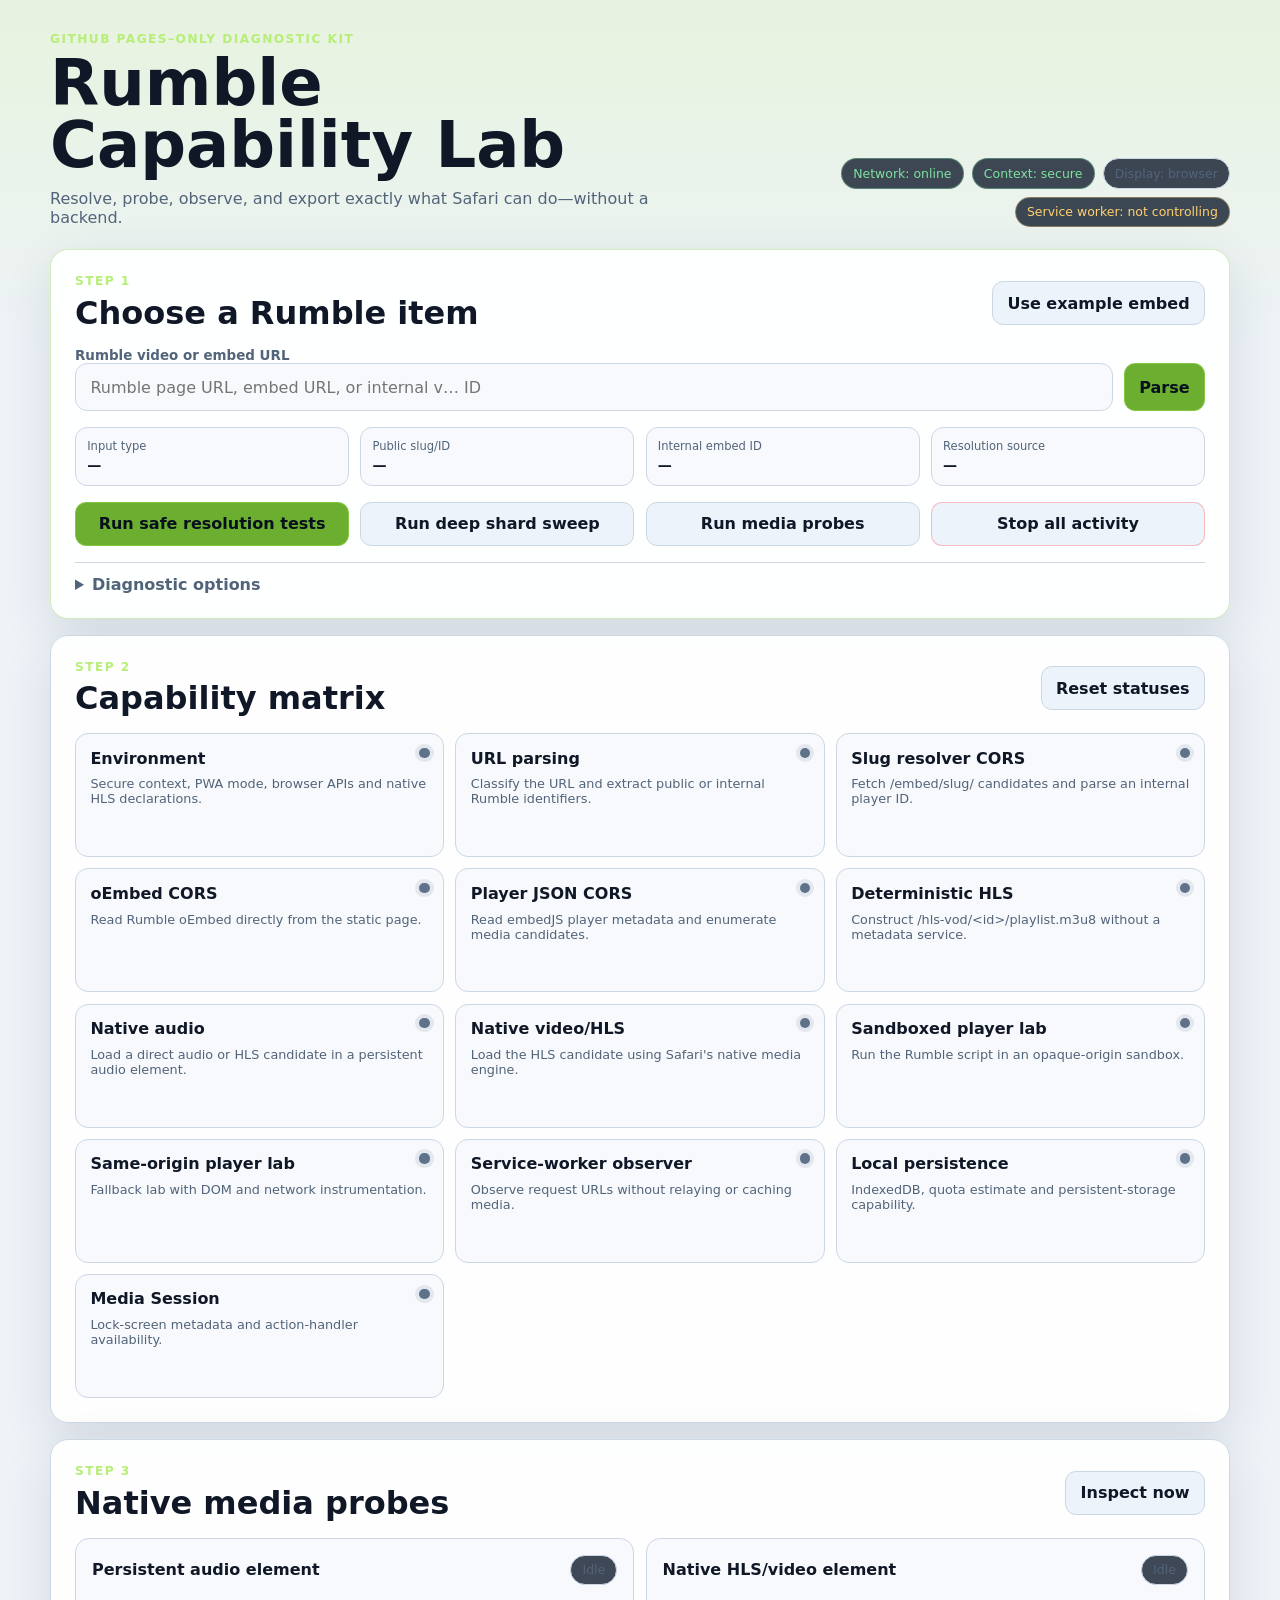
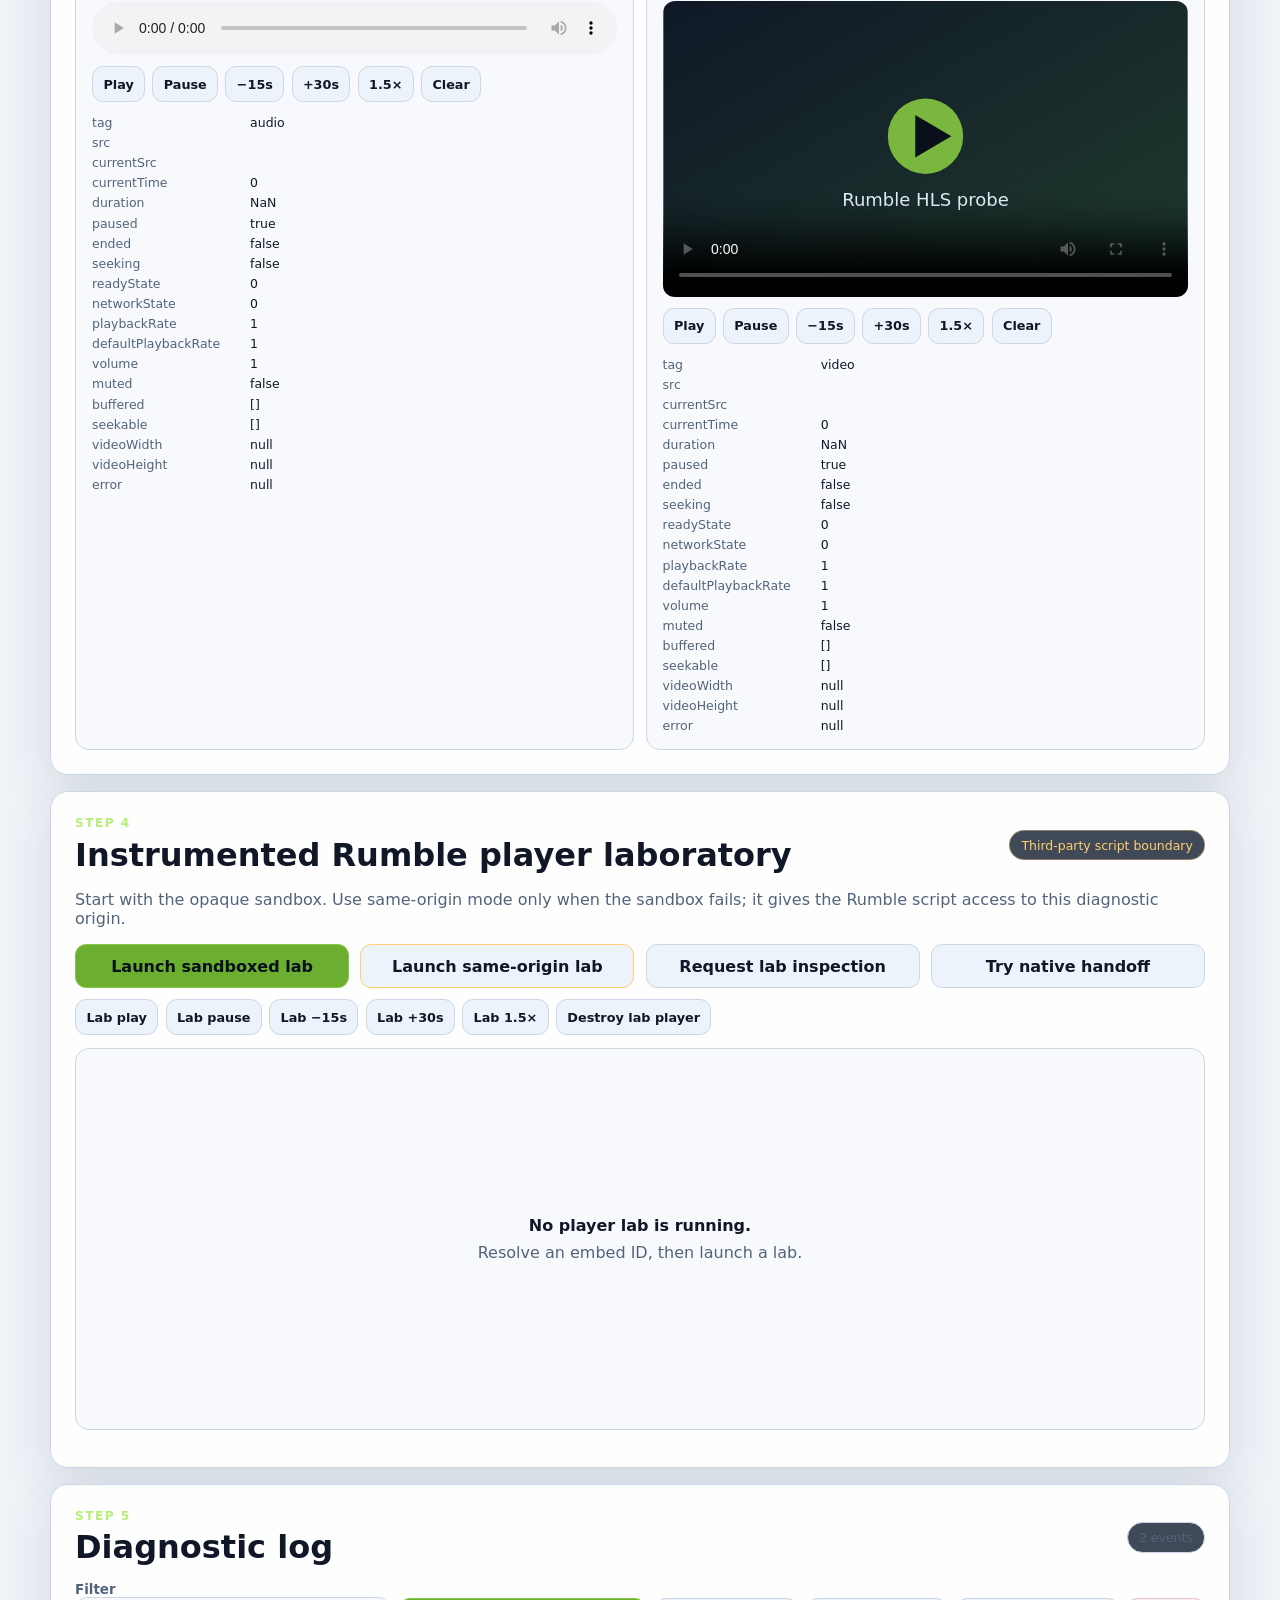
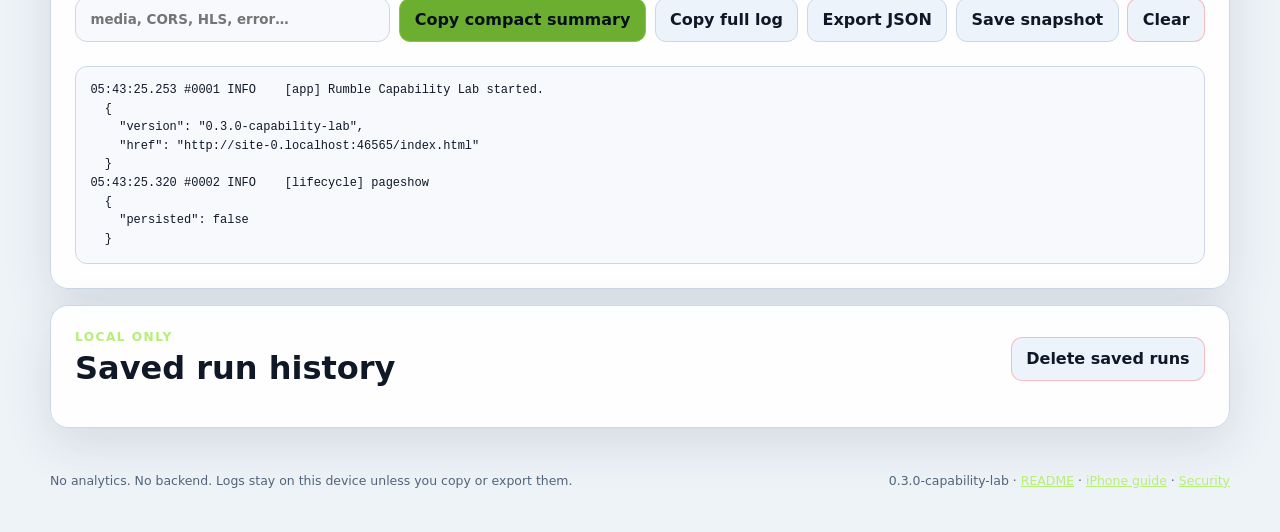
==== index.html @ 2ece9e24 "v1" ====
<!doctype html>
<html lang="en">
<head>
  <meta charset="utf-8">
  <meta name="viewport" content="width=device-width,initial-scale=1,viewport-fit=cover">
  <meta name="theme-color" content="#101827">
  <meta name="color-scheme" content="dark light">
  <meta name="description" content="Static GitHub Pages capability laboratory for testing Rumble playback on iPhone and modern browsers.">
  <link rel="manifest" href="./manifest.webmanifest">
  <link rel="icon" href="./favicon.svg" type="image/svg+xml">
  <link rel="apple-touch-icon" href="./apple-touch-icon.png">
  <link rel="stylesheet" href="./styles.css">
  <title>Rumble Capability Lab</title>
</head>
<body>
  <a class="skip-link" href="#main">Skip to diagnostics</a>

  <header class="site-header">
    <div>
      <p class="eyebrow">GitHub Pages–only diagnostic kit</p>
      <h1>Rumble Capability Lab</h1>
      <p class="subtitle">Resolve, probe, observe, and export exactly what Safari can do—without a backend.</p>
    </div>
    <div class="header-badges" aria-label="Runtime status">
      <span class="badge" id="badge-online">Network: checking</span>
      <span class="badge" id="badge-context">Context: checking</span>
      <span class="badge" id="badge-display">Display: checking</span>
      <span class="badge" id="badge-sw">Service worker: checking</span>
    </div>
  </header>

  <main id="main" class="layout">
    <section class="panel hero-panel" aria-labelledby="source-title">
      <div class="panel-heading">
        <div>
          <p class="section-kicker">Step 1</p>
          <h2 id="source-title">Choose a Rumble item</h2>
        </div>
        <button class="button button-ghost" id="fill-example" type="button">Use example embed</button>
      </div>

      <label class="field-label" for="rumble-url">Rumble video or embed URL</label>
      <div class="url-row">
        <input id="rumble-url" type="text" inputmode="url" autocomplete="off" autocapitalize="off" spellcheck="false"
          placeholder="Rumble page URL, embed URL, or internal v… ID">
        <button class="button button-primary" id="parse-button" type="button">Parse</button>
      </div>

      <div class="identity-grid" aria-live="polite">
        <div><span>Input type</span><strong id="identity-type">—</strong></div>
        <div><span>Public slug/ID</span><strong id="identity-public">—</strong></div>
        <div><span>Internal embed ID</span><strong id="identity-embed">—</strong></div>
        <div><span>Resolution source</span><strong id="identity-source">—</strong></div>
      </div>

      <div class="action-grid">
        <button class="button button-primary" id="run-safe" type="button">Run safe resolution tests</button>
        <button class="button" id="run-deep" type="button">Run deep shard sweep</button>
        <button class="button" id="run-media" type="button">Run media probes</button>
        <button class="button button-danger" id="stop-all" type="button">Stop all activity</button>
      </div>

      <details class="options">
        <summary>Diagnostic options</summary>
        <div class="option-grid">
          <label><input id="opt-full-urls" type="checkbox"> Include full query strings in copied/exported logs</label>
          <label><input id="opt-sw-observe" type="checkbox" checked> Observe network URLs through the service worker</label>
          <label><input id="opt-auto-play" type="checkbox"> Attempt audible autoplay during media probes</label>
          <label><input id="opt-save-runs" type="checkbox" checked> Save completed runs locally</label>
          <label><input id="opt-verbose" type="checkbox" checked> Include verbose instrumentation events</label>
        </div>
      </details>
    </section>

    <section class="panel" aria-labelledby="test-title">
      <div class="panel-heading">
        <div>
          <p class="section-kicker">Step 2</p>
          <h2 id="test-title">Capability matrix</h2>
        </div>
        <button class="button button-ghost" id="reset-tests" type="button">Reset statuses</button>
      </div>
      <div id="test-grid" class="test-grid" aria-live="polite"></div>
    </section>

    <section class="panel" aria-labelledby="media-title">
      <div class="panel-heading">
        <div>
          <p class="section-kicker">Step 3</p>
          <h2 id="media-title">Native media probes</h2>
        </div>
        <button class="button button-ghost" id="inspect-media" type="button">Inspect now</button>
      </div>

      <div class="media-grid">
        <article class="media-card">
          <div class="media-card-heading">
            <h3>Persistent audio element</h3>
            <span class="mini-status" id="audio-status">Idle</span>
          </div>
          <audio id="audio-probe" controls preload="metadata"></audio>
          <div class="compact-actions">
            <button class="button button-small" data-media="audio" data-action="play" type="button">Play</button>
            <button class="button button-small" data-media="audio" data-action="pause" type="button">Pause</button>
            <button class="button button-small" data-media="audio" data-action="back" type="button">−15s</button>
            <button class="button button-small" data-media="audio" data-action="forward" type="button">+30s</button>
            <button class="button button-small" data-media="audio" data-action="rate" type="button">1.5×</button>
            <button class="button button-small" data-media="audio" data-action="clear" type="button">Clear</button>
          </div>
          <dl class="media-facts" id="audio-facts"></dl>
        </article>

        <article class="media-card">
          <div class="media-card-heading">
            <h3>Native HLS/video element</h3>
            <span class="mini-status" id="video-status">Idle</span>
          </div>
          <video id="video-probe" controls playsinline preload="metadata" poster="./poster.svg"></video>
          <div class="compact-actions">
            <button class="button button-small" data-media="video" data-action="play" type="button">Play</button>
            <button class="button button-small" data-media="video" data-action="pause" type="button">Pause</button>
            <button class="button button-small" data-media="video" data-action="back" type="button">−15s</button>
            <button class="button button-small" data-media="video" data-action="forward" type="button">+30s</button>
            <button class="button button-small" data-media="video" data-action="rate" type="button">1.5×</button>
            <button class="button button-small" data-media="video" data-action="clear" type="button">Clear</button>
          </div>
          <dl class="media-facts" id="video-facts"></dl>
        </article>
      </div>
    </section>

    <section class="panel" aria-labelledby="lab-title">
      <div class="panel-heading">
        <div>
          <p class="section-kicker">Step 4</p>
          <h2 id="lab-title">Instrumented Rumble player laboratory</h2>
        </div>
        <span class="warning-chip">Third-party script boundary</span>
      </div>

      <p class="muted">Start with the opaque sandbox. Use same-origin mode only when the sandbox fails; it gives the Rumble script access to this diagnostic origin.</p>

      <div class="action-grid lab-actions">
        <button class="button button-primary" id="launch-sandbox-lab" type="button">Launch sandboxed lab</button>
        <button class="button button-warning" id="launch-same-origin-lab" type="button">Launch same-origin lab</button>
        <button class="button" id="lab-inspect" type="button">Request lab inspection</button>
        <button class="button" id="lab-handoff" type="button">Try native handoff</button>
      </div>

      <div class="compact-actions lab-controls">
        <button class="button button-small" data-lab-command="play" type="button">Lab play</button>
        <button class="button button-small" data-lab-command="pause" type="button">Lab pause</button>
        <button class="button button-small" data-lab-command="back" type="button">Lab −15s</button>
        <button class="button button-small" data-lab-command="forward" type="button">Lab +30s</button>
        <button class="button button-small" data-lab-command="rate" type="button">Lab 1.5×</button>
        <button class="button button-small" data-lab-command="destroy" type="button">Destroy lab player</button>
      </div>

      <div class="lab-shell" id="lab-shell">
        <div class="lab-placeholder" id="lab-placeholder">
          <strong>No player lab is running.</strong>
          <span>Resolve an embed ID, then launch a lab.</span>
        </div>
      </div>
      <dl class="media-facts" id="lab-facts"></dl>
    </section>

    <section class="panel" aria-labelledby="log-title">
      <div class="panel-heading">
        <div>
          <p class="section-kicker">Step 5</p>
          <h2 id="log-title">Diagnostic log</h2>
        </div>
        <span class="event-count" id="event-count">0 events</span>
      </div>

      <div class="log-toolbar">
        <label class="search-label">Filter <input id="log-filter" type="search" placeholder="media, CORS, HLS, error…"></label>
        <button class="button button-primary" id="copy-summary" type="button">Copy compact summary</button>
        <button class="button" id="copy-log" type="button">Copy full log</button>
        <button class="button" id="export-json" type="button">Export JSON</button>
        <button class="button" id="save-run" type="button">Save snapshot</button>
        <button class="button button-danger" id="clear-log" type="button">Clear</button>
      </div>

      <div class="copy-status" id="copy-status" role="status" aria-live="polite"></div>
      <pre id="log-output" class="log-output" tabindex="0" aria-label="Diagnostic log output"></pre>
    </section>

    <section class="panel" aria-labelledby="history-title">
      <div class="panel-heading">
        <div>
          <p class="section-kicker">Local only</p>
          <h2 id="history-title">Saved run history</h2>
        </div>
        <button class="button button-danger button-ghost" id="clear-history" type="button">Delete saved runs</button>
      </div>
      <div id="history-list" class="history-list"></div>
    </section>
  </main>

  <footer class="site-footer">
    <p>No analytics. No backend. Logs stay on this device unless you copy or export them.</p>
    <p><span id="app-version"></span> · <a href="./README.md">README</a> · <a href="./IPHONE_TEST_GUIDE.md">iPhone guide</a> · <a href="./SECURITY_AND_PRIVACY.md">Security</a></p>
  </footer>

  <script type="module" src="./app.js"></script>
</body>
</html>
---- styles.css ----
:root {
  --bg: #09111f;
  --panel: #111c2d;
  --panel-2: #16243a;
  --text: #edf4ff;
  --muted: #9eb0c8;
  --border: #2a3a52;
  --accent: #85c742;
  --accent-2: #b6ee77;
  --danger: #ff7373;
  --warning: #ffcf70;
  --info: #6fc7ff;
  --success: #7ee1a0;
  --shadow: 0 16px 50px rgba(0, 0, 0, .28);
  --radius: 18px;
  font-family: Inter, ui-sans-serif, system-ui, -apple-system, BlinkMacSystemFont, "Segoe UI", sans-serif;
}

* { box-sizing: border-box; }
html { background: var(--bg); color: var(--text); }
body {
  margin: 0;
  min-height: 100vh;
  background:
    radial-gradient(circle at top right, rgba(133, 199, 66, .13), transparent 30rem),
    radial-gradient(circle at 10% 10%, rgba(61, 132, 255, .12), transparent 26rem),
    var(--bg);
  color: var(--text);
}
button, input { font: inherit; }
a { color: var(--accent-2); }

.skip-link {
  position: fixed;
  z-index: 9999;
  top: .75rem;
  left: .75rem;
  transform: translateY(-180%);
  background: white;
  color: black;
  padding: .7rem 1rem;
  border-radius: .5rem;
}
.skip-link:focus { transform: none; }

.site-header,
.site-footer,
.layout {
  width: min(1180px, calc(100% - 28px));
  margin-inline: auto;
}

.site-header {
  display: flex;
  gap: 2rem;
  justify-content: space-between;
  align-items: flex-end;
  padding: max(2rem, env(safe-area-inset-top)) 0 1.4rem;
}

.eyebrow,
.section-kicker {
  margin: 0 0 .35rem;
  color: var(--accent-2);
  font-size: .76rem;
  font-weight: 800;
  letter-spacing: .12em;
  text-transform: uppercase;
}

h1, h2, h3, p { overflow-wrap: anywhere; }
h1 { margin: 0; font-size: clamp(2rem, 6vw, 4rem); line-height: .98; }
h2 { margin: 0; font-size: clamp(1.35rem, 4vw, 2rem); }
h3 { margin: 0; font-size: 1rem; }
.subtitle { color: var(--muted); max-width: 62ch; margin: .75rem 0 0; }

.header-badges {
  display: flex;
  flex-wrap: wrap;
  justify-content: flex-end;
  gap: .5rem;
  max-width: 32rem;
}
.badge,
.warning-chip,
.mini-status,
.event-count {
  border: 1px solid var(--border);
  background: rgba(17, 28, 45, .8);
  color: var(--muted);
  border-radius: 999px;
  padding: .42rem .7rem;
  font-size: .78rem;
}
.badge.good, .mini-status.good { color: var(--success); border-color: rgba(126, 225, 160, .4); }
.badge.bad, .mini-status.bad { color: var(--danger); border-color: rgba(255, 115, 115, .4); }
.badge.warn, .mini-status.warn, .warning-chip { color: var(--warning); border-color: rgba(255, 207, 112, .4); }

.layout { display: grid; gap: 1rem; padding-bottom: 2rem; }
.panel {
  border: 1px solid var(--border);
  background: linear-gradient(180deg, rgba(22, 36, 58, .96), rgba(13, 24, 40, .97));
  box-shadow: var(--shadow);
  border-radius: var(--radius);
  padding: clamp(1rem, 3vw, 1.5rem);
}
.hero-panel { border-color: rgba(133, 199, 66, .35); }
.panel-heading,
.media-card-heading {
  display: flex;
  gap: 1rem;
  align-items: center;
  justify-content: space-between;
  margin-bottom: 1rem;
}

.field-label,
.search-label { display: block; color: var(--muted); font-size: .84rem; font-weight: 700; }
.url-row { display: grid; grid-template-columns: 1fr auto; gap: .65rem; }
input[type="url"], input[type="text"], input[type="search"] {
  width: 100%;
  min-width: 0;
  border: 1px solid var(--border);
  border-radius: 12px;
  background: #07101d;
  color: var(--text);
  padding: .85rem .9rem;
  outline: none;
}
input:focus { border-color: var(--accent); box-shadow: 0 0 0 3px rgba(133, 199, 66, .16); }

.button {
  border: 1px solid var(--border);
  background: #1a2941;
  color: var(--text);
  border-radius: 11px;
  min-height: 44px;
  padding: .72rem .9rem;
  cursor: pointer;
  font-weight: 750;
  transition: transform .1s ease, background .15s ease, border-color .15s ease;
}
.button:hover { border-color: #4b6384; background: #213451; }
.button:active { transform: translateY(1px); }
.button:disabled { opacity: .5; cursor: not-allowed; }
.button-primary { background: var(--accent); color: #09111f; border-color: var(--accent); }
.button-primary:hover { background: var(--accent-2); border-color: var(--accent-2); }
.button-danger { color: #ffd6d6; border-color: rgba(255, 115, 115, .42); }
.button-warning { color: #261b03; background: var(--warning); border-color: var(--warning); }
.button-ghost { background: transparent; }
.button-small { min-height: 36px; padding: .45rem .65rem; font-size: .8rem; }

.identity-grid,
.test-grid,
.media-grid,
.option-grid,
.action-grid {
  display: grid;
  gap: .7rem;
}
.identity-grid { grid-template-columns: repeat(4, 1fr); margin: 1rem 0; }
.identity-grid > div {
  border: 1px solid var(--border);
  background: rgba(7, 16, 29, .65);
  border-radius: 12px;
  padding: .7rem;
  min-width: 0;
}
.identity-grid span { display: block; color: var(--muted); font-size: .72rem; }
.identity-grid strong { display: block; margin-top: .25rem; font-size: .88rem; white-space: nowrap; overflow: hidden; text-overflow: ellipsis; }
.action-grid { grid-template-columns: repeat(4, 1fr); }
.options { margin-top: 1rem; border-top: 1px solid var(--border); padding-top: .75rem; }
.options summary { cursor: pointer; color: var(--muted); font-weight: 700; }
.option-grid { grid-template-columns: repeat(2, 1fr); margin-top: .7rem; }
.option-grid label { color: var(--muted); font-size: .85rem; }

.test-grid { grid-template-columns: repeat(3, 1fr); }
.test-card {
  position: relative;
  min-height: 124px;
  padding: .9rem;
  border-radius: 13px;
  border: 1px solid var(--border);
  background: rgba(7, 16, 29, .58);
}
.test-card::before {
  content: "";
  position: absolute;
  top: .85rem;
  right: .85rem;
  width: .64rem;
  height: .64rem;
  border-radius: 50%;
  background: #60728a;
  box-shadow: 0 0 0 4px rgba(96, 114, 138, .13);
}
.test-card[data-status="running"]::before { background: var(--info); box-shadow: 0 0 0 4px rgba(111, 199, 255, .13); }
.test-card[data-status="pass"]::before { background: var(--success); box-shadow: 0 0 0 4px rgba(126, 225, 160, .13); }
.test-card[data-status="fail"]::before { background: var(--danger); box-shadow: 0 0 0 4px rgba(255, 115, 115, .13); }
.test-card[data-status="warn"]::before { background: var(--warning); box-shadow: 0 0 0 4px rgba(255, 207, 112, .13); }
.test-card h3 { padding-right: 1.6rem; }
.test-card p { color: var(--muted); font-size: .8rem; margin: .55rem 0 0; }
.test-card code { font-size: .74rem; color: #b7d8ff; }

.media-grid { grid-template-columns: repeat(2, 1fr); }
.media-card {
  min-width: 0;
  padding: 1rem;
  border: 1px solid var(--border);
  border-radius: 14px;
  background: rgba(7, 16, 29, .58);
}
audio, video { width: 100%; display: block; border-radius: 12px; background: #030810; }
video { aspect-ratio: 16/9; object-fit: contain; }
.compact-actions { display: flex; gap: .45rem; flex-wrap: wrap; margin-top: .7rem; }
.media-facts {
  display: grid;
  grid-template-columns: minmax(7rem, .8fr) minmax(0, 2fr);
  gap: .32rem .7rem;
  margin: .8rem 0 0;
  font-size: .78rem;
}
.media-facts dt { color: var(--muted); }
.media-facts dd { margin: 0; min-width: 0; overflow-wrap: anywhere; }

.muted { color: var(--muted); }
.lab-actions { margin-bottom: .7rem; }
.lab-controls { margin-bottom: .8rem; }
.lab-shell {
  min-height: 380px;
  overflow: hidden;
  border: 1px solid var(--border);
  border-radius: 14px;
  background: #030810;
}
.lab-shell iframe { display: block; width: 100%; min-height: 520px; border: 0; background: #0a1120; }
.lab-placeholder { min-height: 380px; display: grid; place-content: center; gap: .45rem; text-align: center; color: var(--muted); padding: 2rem; }
.lab-placeholder strong { color: var(--text); }

.log-toolbar { display: flex; flex-wrap: wrap; gap: .55rem; align-items: end; }
.search-label { flex: 1 1 16rem; }
.copy-status { min-height: 1.5rem; color: var(--success); padding-top: .55rem; font-size: .82rem; }
.log-output {
  max-height: 36rem;
  overflow: auto;
  margin: 0;
  border: 1px solid var(--border);
  border-radius: 12px;
  background: #030810;
  color: #cfe2ff;
  padding: .9rem;
  font: 12px/1.55 ui-monospace, SFMono-Regular, Menlo, Monaco, Consolas, monospace;
  white-space: pre-wrap;
  word-break: break-word;
}
.log-line-error { color: #ff9b9b; }
.log-line-warn { color: #ffd985; }
.log-line-success { color: #9af0b5; }

.history-list { display: grid; gap: .6rem; }
.history-item {
  display: grid;
  grid-template-columns: 1fr auto;
  gap: .8rem;
  align-items: center;
  border: 1px solid var(--border);
  border-radius: 12px;
  background: rgba(7, 16, 29, .58);
  padding: .75rem;
}
.history-item p { margin: .2rem 0 0; color: var(--muted); font-size: .78rem; }
.history-actions { display: flex; gap: .35rem; flex-wrap: wrap; justify-content: flex-end; }
.empty-state { color: var(--muted); text-align: center; padding: 1rem; }

.site-footer {
  display: flex;
  gap: 1rem;
  justify-content: space-between;
  color: var(--muted);
  font-size: .78rem;
  padding: 0 0 max(2rem, env(safe-area-inset-bottom));
}

.toast {
  position: fixed;
  z-index: 10000;
  left: 50%;
  bottom: calc(1rem + env(safe-area-inset-bottom));
  transform: translateX(-50%);
  max-width: min(34rem, calc(100% - 2rem));
  padding: .8rem 1rem;
  border-radius: 999px;
  background: #edf4ff;
  color: #07101d;
  box-shadow: var(--shadow);
  font-size: .85rem;
  font-weight: 750;
}

@media (max-width: 900px) {
  .site-header { align-items: flex-start; flex-direction: column; }
  .header-badges { justify-content: flex-start; }
  .identity-grid, .action-grid { grid-template-columns: repeat(2, 1fr); }
  .test-grid { grid-template-columns: repeat(2, 1fr); }
}

@media (max-width: 650px) {
  .url-row { grid-template-columns: 1fr; }
  .identity-grid, .action-grid, .test-grid, .media-grid, .option-grid { grid-template-columns: 1fr; }
  .panel-heading { align-items: flex-start; }
  .site-footer { flex-direction: column; }
  .history-item { grid-template-columns: 1fr; }
  .history-actions { justify-content: flex-start; }
  .button { width: 100%; }
  .compact-actions .button, .log-toolbar .button, .history-actions .button { width: auto; }
}

@media (prefers-reduced-motion: reduce) {
  *, *::before, *::after { scroll-behavior: auto !important; transition: none !important; animation: none !important; }
}

@media (prefers-color-scheme: light) {
  :root {
    --bg: #eef3f8;
    --panel: #ffffff;
    --panel-2: #f5f8fc;
    --text: #101827;
    --muted: #52647a;
    --border: #ccd7e5;
    --shadow: 0 16px 50px rgba(28, 45, 67, .12);
  }
  body { background: linear-gradient(180deg, #e7f3de, #eef3f8 22rem); }
  .panel { background: rgba(255,255,255,.94); }
  input[type="url"], input[type="text"], input[type="search"], .log-output, .lab-shell, audio, video { background: #f7f9fc; color: var(--text); }
  .button { background: #edf3fa; color: var(--text); }
  .button-primary { background: #6cae2f; color: #07101d; }
  .identity-grid > div, .test-card, .media-card, .history-item { background: #f7f9fc; }
}
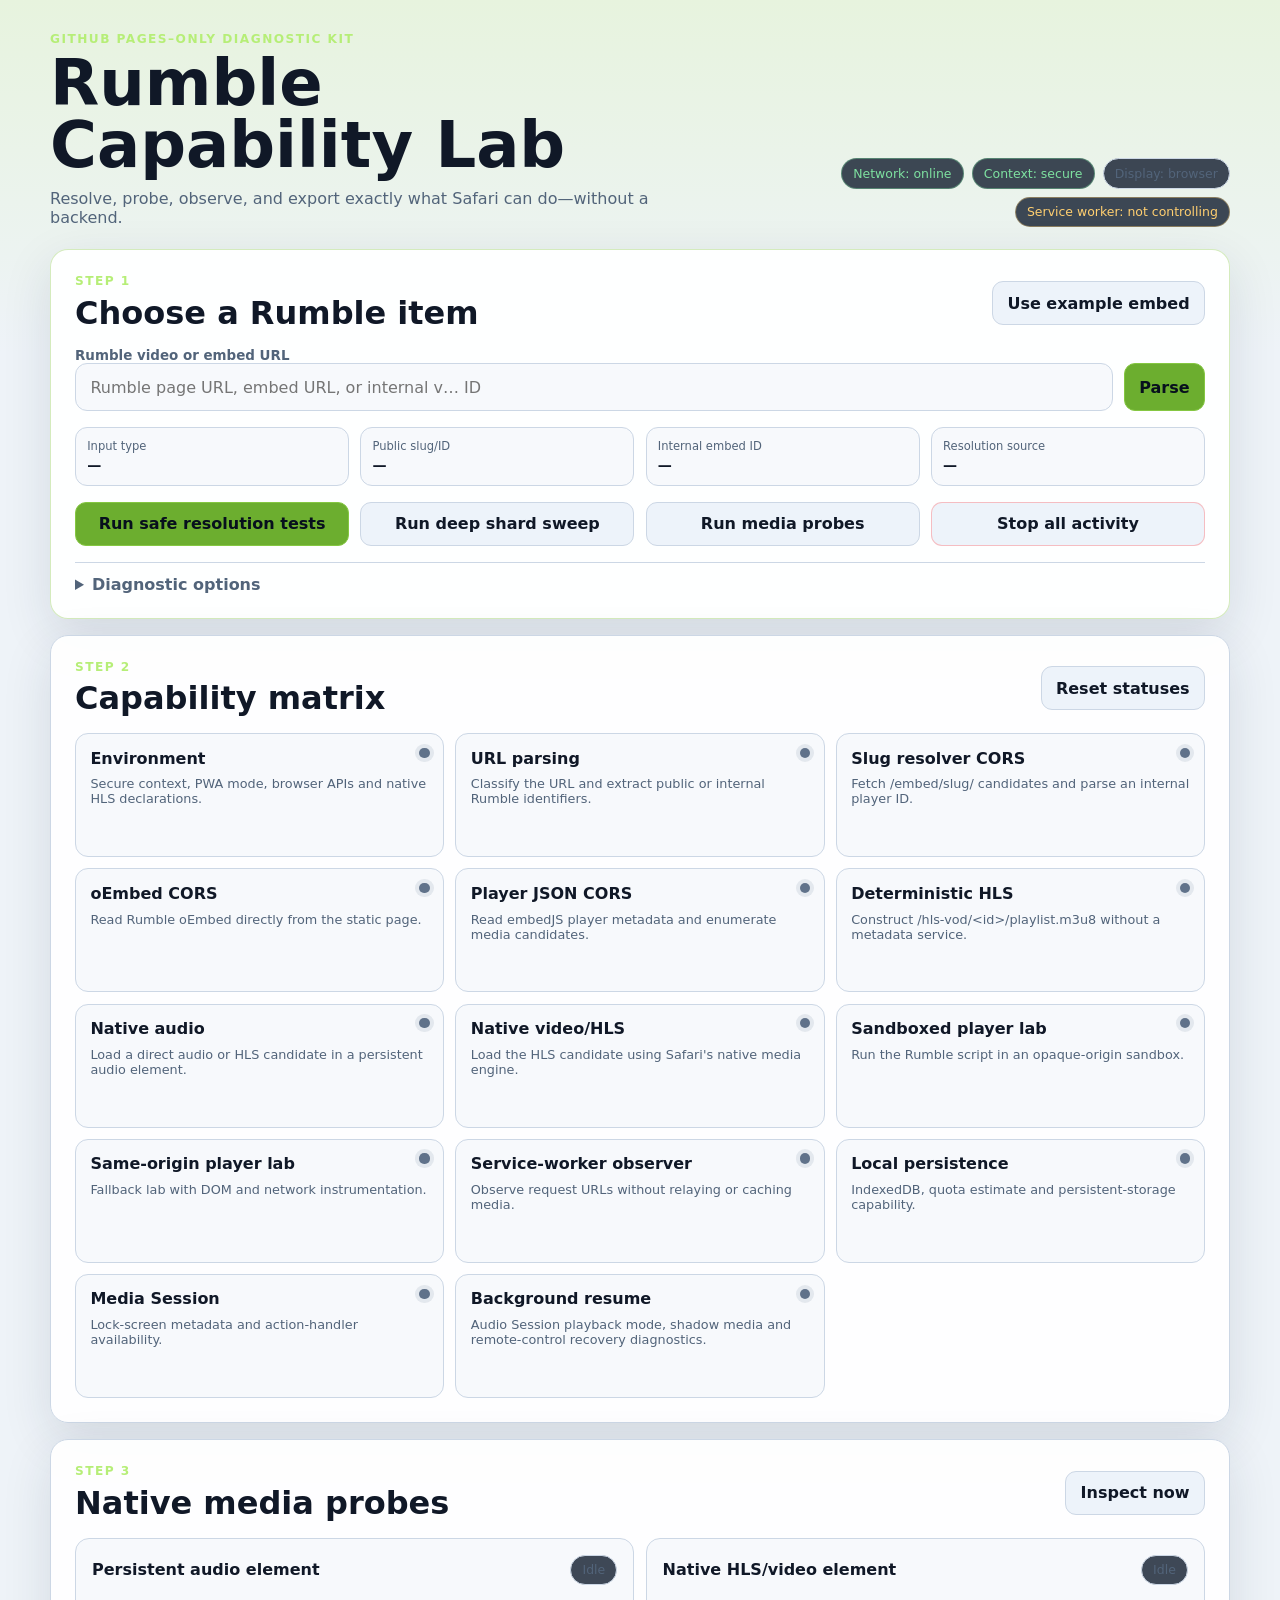
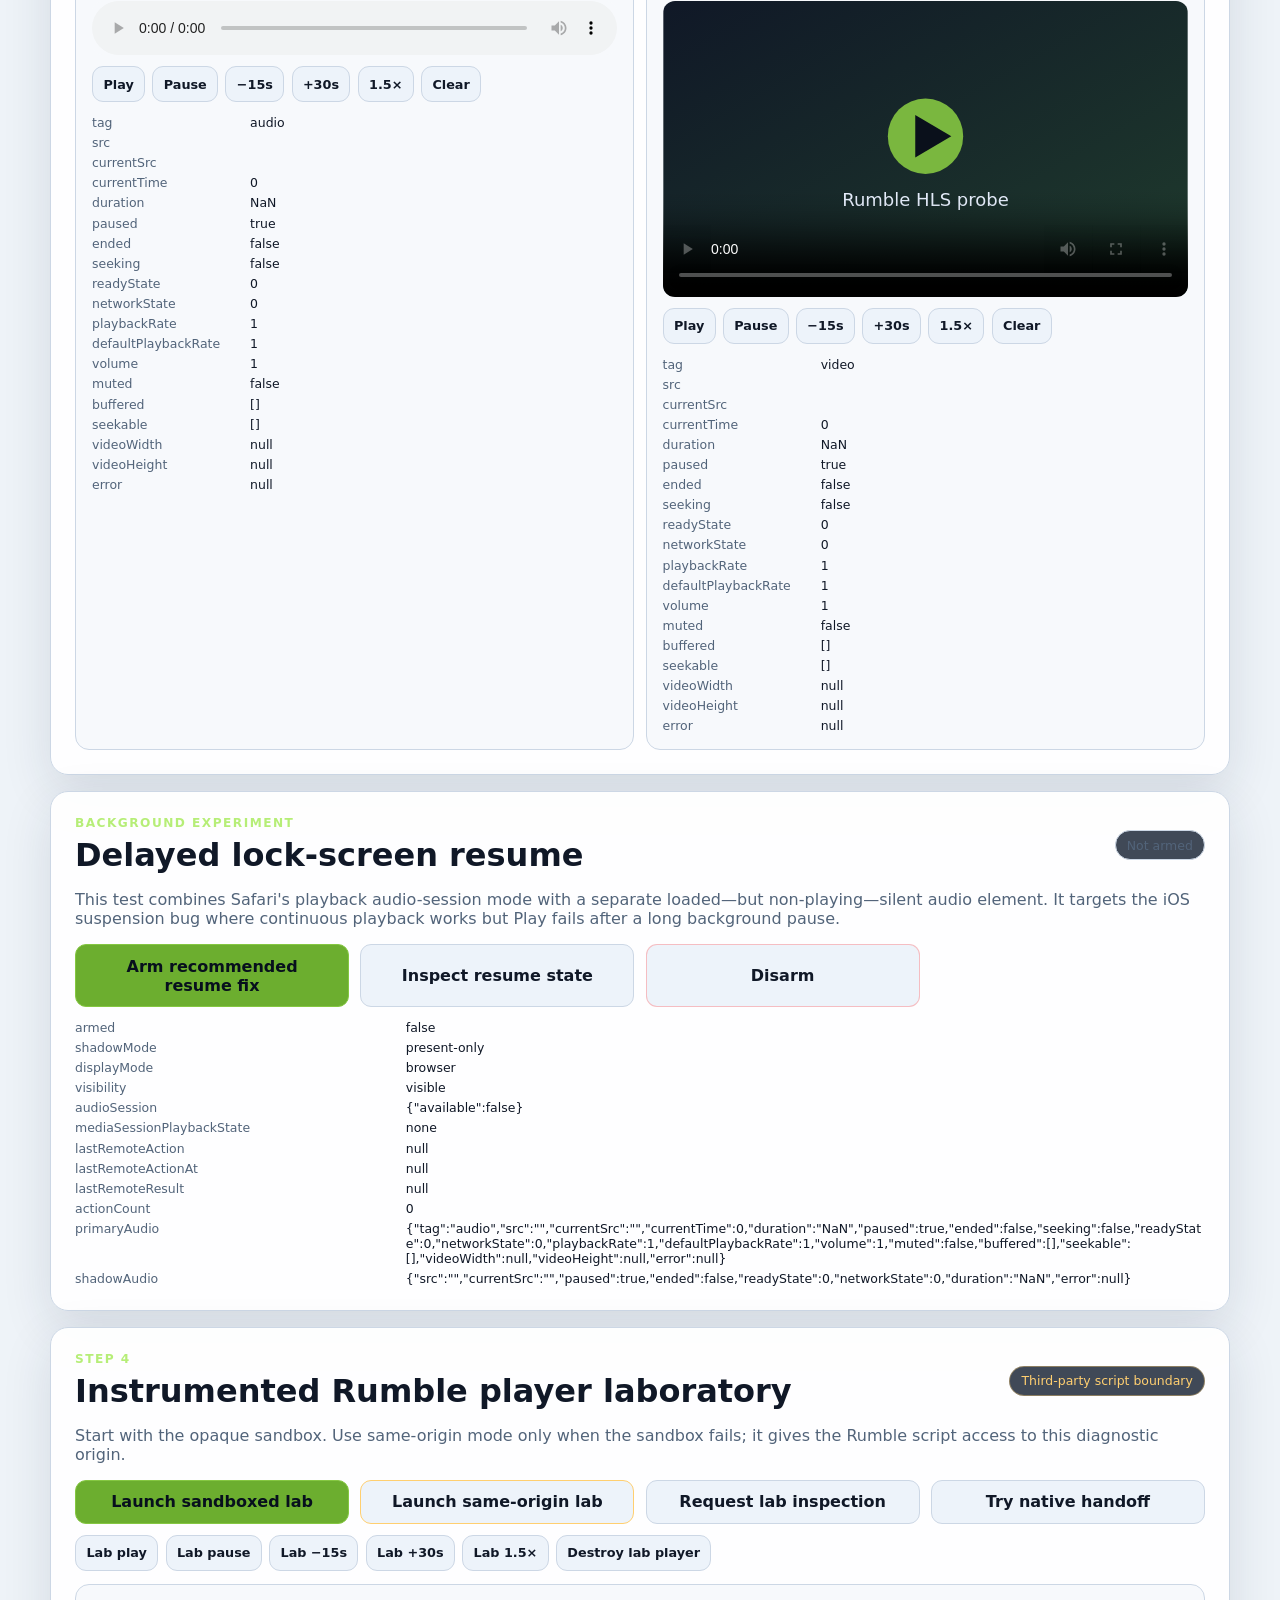
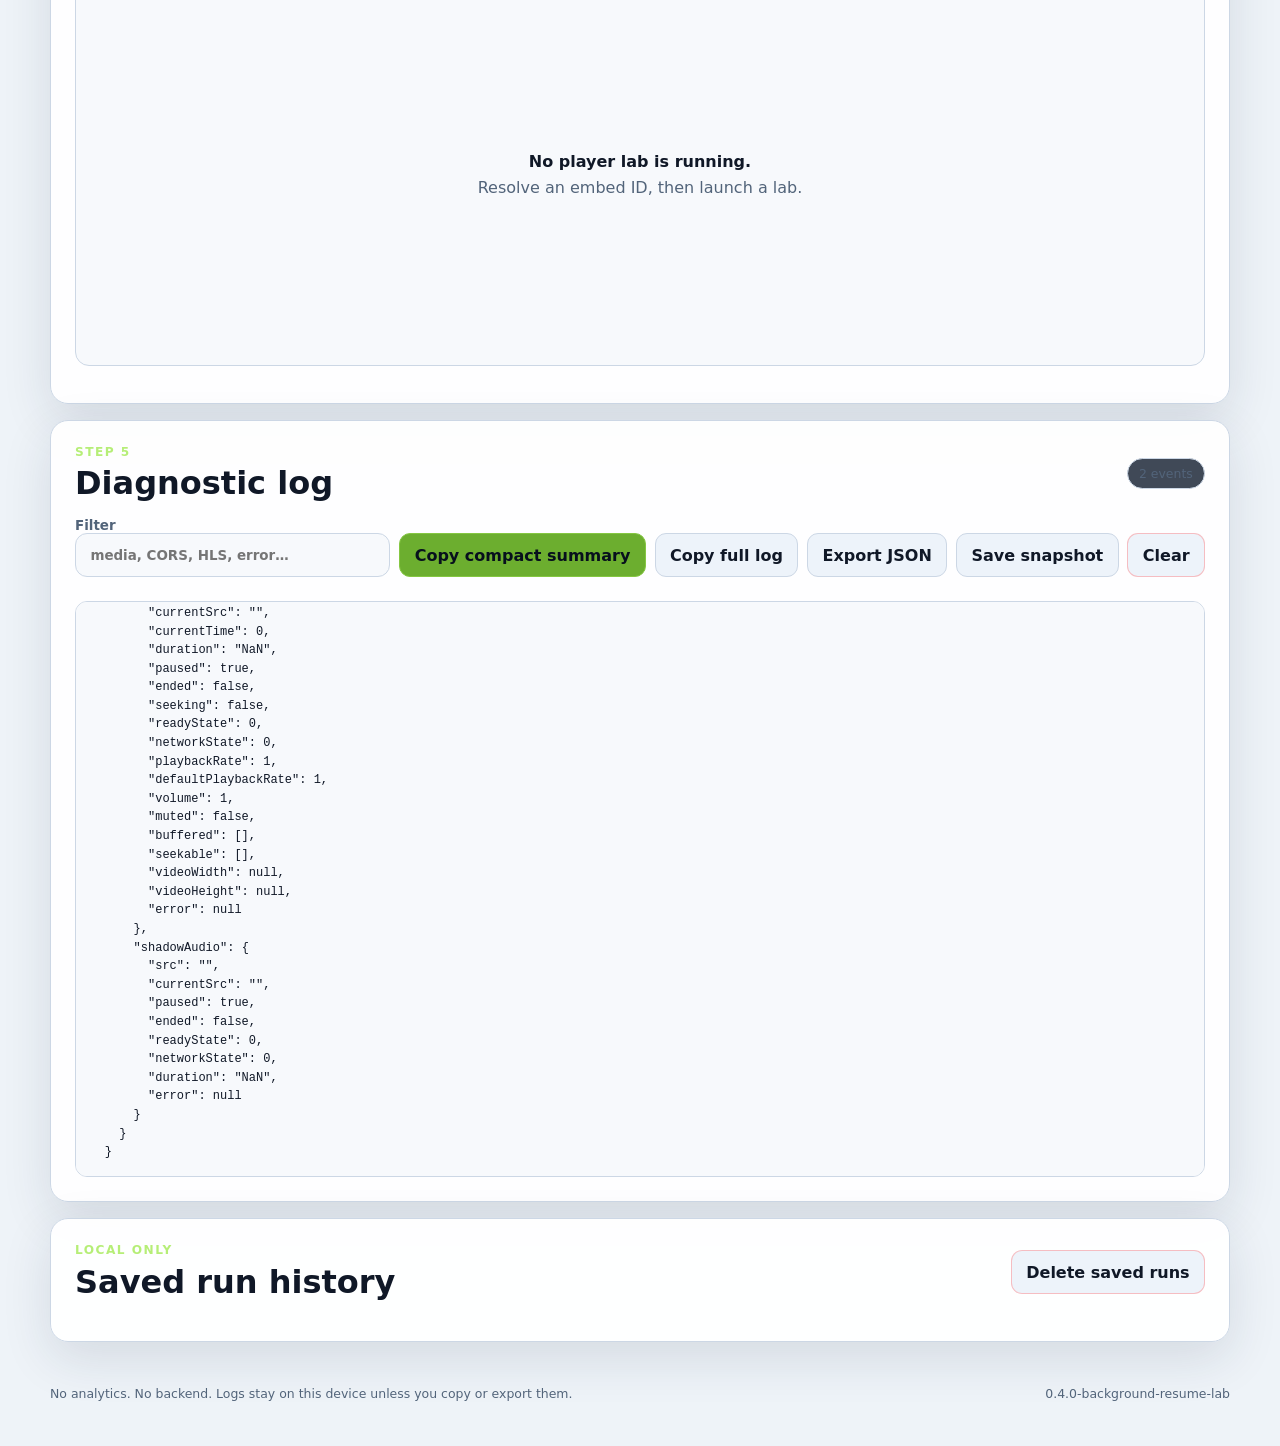
==== commit fca825db: "v2" ====
--- a/index.html
+++ b/index.html
@@ -9,7 +9,7 @@
   <link rel="manifest" href="./manifest.webmanifest">
   <link rel="icon" href="./favicon.svg" type="image/svg+xml">
   <link rel="apple-touch-icon" href="./apple-touch-icon.png">
-  <link rel="stylesheet" href="./styles.css">
+  <link rel="stylesheet" href="./styles.css?v=0.4.0">
   <title>Rumble Capability Lab</title>
 </head>
 <body>
@@ -129,6 +129,28 @@
       </div>
     </section>
 
+
+    <section class="panel" aria-labelledby="background-title">
+      <div class="panel-heading">
+        <div>
+          <p class="section-kicker">Background experiment</p>
+          <h2 id="background-title">Delayed lock-screen resume</h2>
+        </div>
+        <span class="mini-status" id="background-status">Not armed</span>
+      </div>
+
+      <p class="muted">This test combines Safari's playback audio-session mode with a separate loaded—but non-playing—silent audio element. It targets the iOS suspension bug where continuous playback works but Play fails after a long background pause.</p>
+
+      <div class="action-grid">
+        <button class="button button-primary" id="arm-background-resume" type="button">Arm recommended resume fix</button>
+        <button class="button" id="inspect-background-resume" type="button">Inspect resume state</button>
+        <button class="button button-danger button-ghost" id="disarm-background-resume" type="button">Disarm</button>
+      </div>
+
+      <audio id="shadow-audio" class="shadow-audio" preload="auto" aria-hidden="true"></audio>
+      <dl class="media-facts" id="background-facts"></dl>
+    </section>
+
     <section class="panel" aria-labelledby="lab-title">
       <div class="panel-heading">
         <div>
@@ -201,9 +223,9 @@
 
   <footer class="site-footer">
     <p>No analytics. No backend. Logs stay on this device unless you copy or export them.</p>
-    <p><span id="app-version"></span> · <a href="./README.md">README</a> · <a href="./IPHONE_TEST_GUIDE.md">iPhone guide</a> · <a href="./SECURITY_AND_PRIVACY.md">Security</a></p>
+    <p><span id="app-version"></span></p>
   </footer>
 
-  <script type="module" src="./app.js"></script>
+  <script type="module" src="./app.js?v=0.4.0"></script>
 </body>
 </html>
--- a/styles.css
+++ b/styles.css
@@ -336,3 +336,12 @@
   .button-primary { background: #6cae2f; color: #07101d; }
   .identity-grid > div, .test-card, .media-card, .history-item { background: #f7f9fc; }
 }
+
+.shadow-audio {
+  position: absolute;
+  width: 1px;
+  height: 1px;
+  opacity: .001;
+  pointer-events: none;
+  overflow: hidden;
+}
